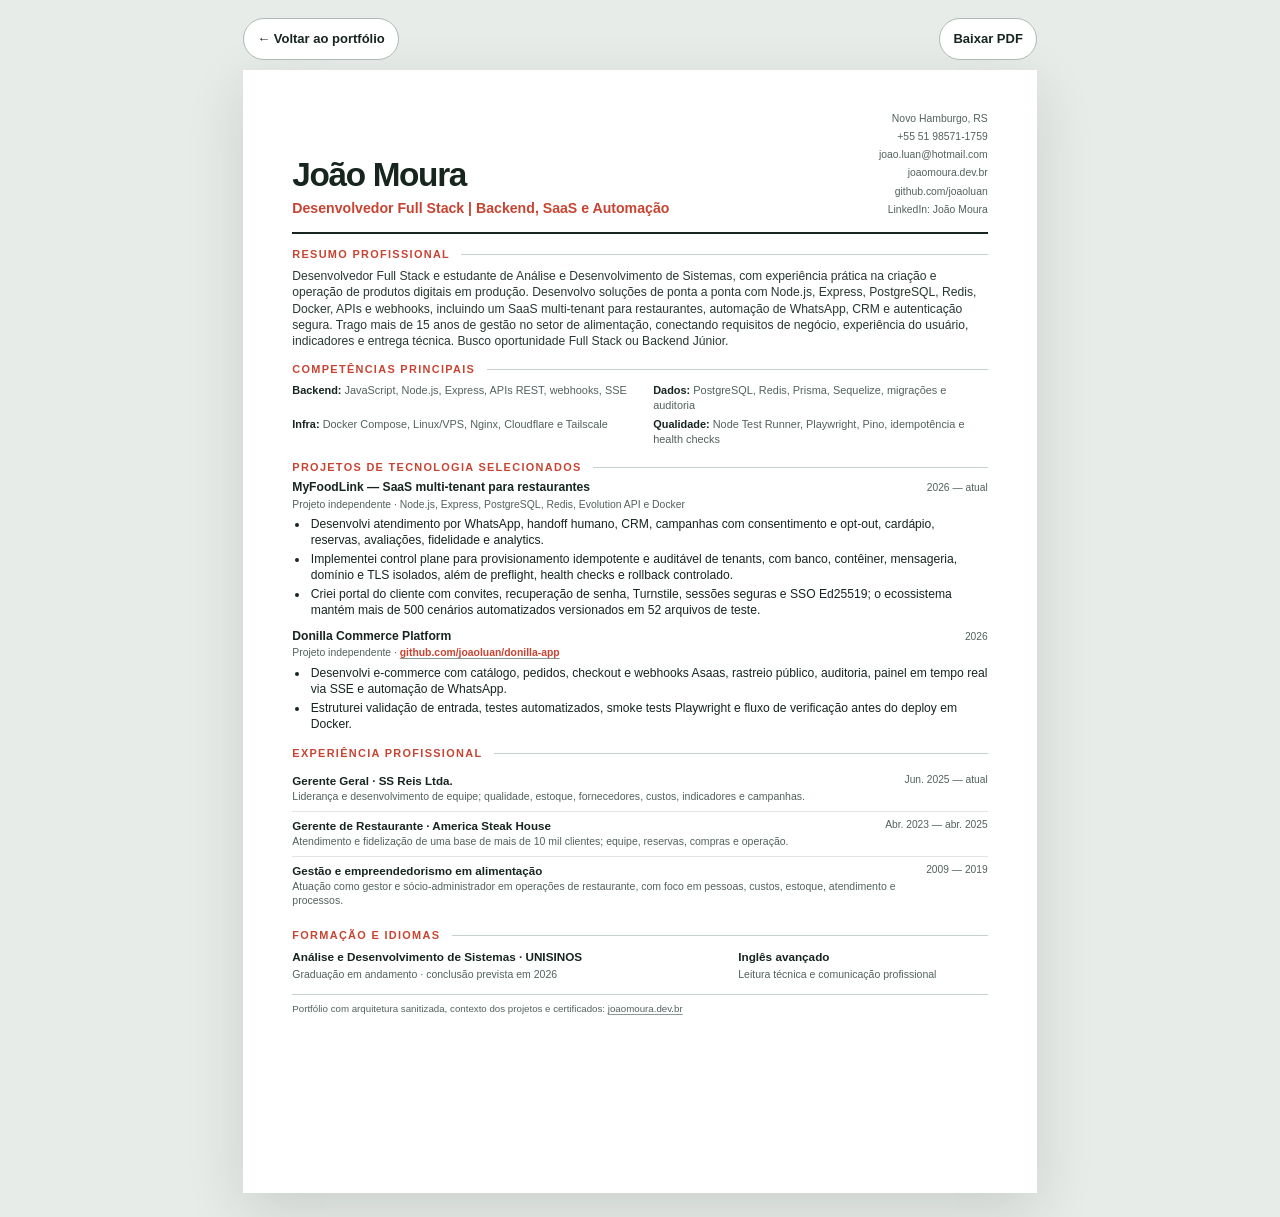
==== curriculo.html @ 2afdcadc "feat: reposiciona portfolio para recrutadores" ====
<!doctype html>
<html lang="pt-BR">
<head>
  <meta charset="utf-8">
  <meta name="viewport" content="width=device-width, initial-scale=1">
  <meta name="robots" content="noindex, nofollow">
  <meta name="author" content="João Moura">
  <title>João Moura — Currículo</title>
  <link rel="icon" href="favicon.svg" type="image/svg+xml">
  <link rel="stylesheet" href="assets/resume.css">
</head>
<body>
  <nav class="screen-toolbar" aria-label="Ações do currículo">
    <a href="index.html">← Voltar ao portfólio</a>
    <a href="curriculo-joao-moura-pt.pdf" download>Baixar PDF</a>
  </nav>

  <main class="resume-page">
    <header class="resume-header">
      <div>
        <h1 class="resume-name">João Moura</h1>
        <p class="resume-title">Desenvolvedor Full Stack | Backend, SaaS e Automação</p>
      </div>
      <address class="contact-list">
        <span>Novo Hamburgo, RS</span>
        <a href="tel:+5551985711759">+55 51 98571-1759</a>
        <a href="mailto:joao.luan@hotmail.com">joao.luan@hotmail.com</a>
        <a href="https://joaomoura.dev.br/">joaomoura.dev.br</a>
        <a href="https://github.com/joaoluan">github.com/joaoluan</a>
        <a href="https://www.linkedin.com/in/joão-luan-mendonca-moura-64027a245">LinkedIn: João Moura</a>
      </address>
    </header>

    <section class="resume-section" aria-labelledby="resumo">
      <h2 id="resumo">Resumo profissional</h2>
      <p class="summary">Desenvolvedor Full Stack e estudante de Análise e Desenvolvimento de Sistemas, com experiência prática na criação e operação de produtos digitais em produção. Desenvolvo soluções de ponta a ponta com Node.js, Express, PostgreSQL, Redis, Docker, APIs e webhooks, incluindo um SaaS multi-tenant para restaurantes, automação de WhatsApp, CRM e autenticação segura. Trago mais de 15 anos de gestão no setor de alimentação, conectando requisitos de negócio, experiência do usuário, indicadores e entrega técnica. Busco oportunidade Full Stack ou Backend Júnior.</p>
    </section>

    <section class="resume-section" aria-labelledby="competencias">
      <h2 id="competencias">Competências principais</h2>
      <div class="skill-lines">
        <p><strong>Backend:</strong> JavaScript, Node.js, Express, APIs REST, webhooks, SSE</p>
        <p><strong>Dados:</strong> PostgreSQL, Redis, Prisma, Sequelize, migrações e auditoria</p>
        <p><strong>Infra:</strong> Docker Compose, Linux/VPS, Nginx, Cloudflare e Tailscale</p>
        <p><strong>Qualidade:</strong> Node Test Runner, Playwright, Pino, idempotência e health checks</p>
      </div>
    </section>

    <section class="resume-section" aria-labelledby="projetos">
      <h2 id="projetos">Projetos de tecnologia selecionados</h2>

      <article class="resume-entry">
        <div class="entry-header">
          <h3>MyFoodLink — SaaS multi-tenant para restaurantes</h3>
          <time datetime="2026">2026 — atual</time>
        </div>
        <p class="entry-subtitle">Projeto independente · Node.js, Express, PostgreSQL, Redis, Evolution API e Docker</p>
        <ul>
          <li>Desenvolvi atendimento por WhatsApp, handoff humano, CRM, campanhas com consentimento e opt-out, cardápio, reservas, avaliações, fidelidade e analytics.</li>
          <li>Implementei control plane para provisionamento idempotente e auditável de tenants, com banco, contêiner, mensageria, domínio e TLS isolados, além de preflight, health checks e rollback controlado.</li>
          <li>Criei portal do cliente com convites, recuperação de senha, Turnstile, sessões seguras e SSO Ed25519; o ecossistema mantém mais de 500 cenários automatizados versionados em 52 arquivos de teste.</li>
        </ul>
      </article>

      <article class="resume-entry">
        <div class="entry-header">
          <h3>Donilla Commerce Platform</h3>
          <time datetime="2026">2026</time>
        </div>
        <p class="entry-subtitle">Projeto independente · <a class="entry-link" href="https://github.com/joaoluan/donilla-app">github.com/joaoluan/donilla-app</a></p>
        <ul>
          <li>Desenvolvi e-commerce com catálogo, pedidos, checkout e webhooks Asaas, rastreio público, auditoria, painel em tempo real via SSE e automação de WhatsApp.</li>
          <li>Estruturei validação de entrada, testes automatizados, smoke tests Playwright e fluxo de verificação antes do deploy em Docker.</li>
        </ul>
      </article>
    </section>

    <section class="resume-section" aria-labelledby="experiencia">
      <h2 id="experiencia">Experiência profissional</h2>

      <article class="compact-entry">
        <div>
          <h3>Gerente Geral · SS Reis Ltda.</h3>
          <p>Liderança e desenvolvimento de equipe; qualidade, estoque, fornecedores, custos, indicadores e campanhas.</p>
        </div>
        <time datetime="2025-06">Jun. 2025 — atual</time>
      </article>

      <article class="compact-entry">
        <div>
          <h3>Gerente de Restaurante · America Steak House</h3>
          <p>Atendimento e fidelização de uma base de mais de 10 mil clientes; equipe, reservas, compras e operação.</p>
        </div>
        <time datetime="2023-04">Abr. 2023 — abr. 2025</time>
      </article>

      <article class="compact-entry">
        <div>
          <h3>Gestão e empreendedorismo em alimentação</h3>
          <p>Atuação como gestor e sócio-administrador em operações de restaurante, com foco em pessoas, custos, estoque, atendimento e processos.</p>
        </div>
        <time datetime="2009">2009 — 2019</time>
      </article>
    </section>

    <section class="resume-section" aria-labelledby="formacao">
      <h2 id="formacao">Formação e idiomas</h2>
      <div class="education-row">
        <div>
          <h3>Análise e Desenvolvimento de Sistemas · UNISINOS</h3>
          <p>Graduação em andamento · conclusão prevista em 2026</p>
        </div>
        <div>
          <h3>Inglês avançado</h3>
          <p>Leitura técnica e comunicação profissional</p>
        </div>
      </div>
    </section>

    <p class="resume-note">Portfólio com arquitetura sanitizada, contexto dos projetos e certificados: <a href="https://joaomoura.dev.br/">joaomoura.dev.br</a></p>
  </main>
</body>
</html>
---- assets/resume.css ----
:root {
  --ink: #17251f;
  --muted: #52625b;
  --line: #c8d2cc;
  --accent: #c74432;
  --paper: #ffffff;
  --canvas: #e8ece9;
}

* {
  box-sizing: border-box;
}

html {
  background: var(--canvas);
}

body {
  margin: 0;
  color: var(--ink);
  font-family: Arial, Helvetica, sans-serif;
  font-size: 9.1pt;
  line-height: 1.32;
  -webkit-print-color-adjust: exact;
  print-color-adjust: exact;
}

a {
  color: inherit;
  text-decoration-color: #8a9991;
  text-underline-offset: 2px;
}

.screen-toolbar {
  width: min(calc(100% - 24px), 210mm);
  display: flex;
  justify-content: space-between;
  margin: 18px auto 10px;
  font-size: 13px;
}

.screen-toolbar a {
  min-height: 42px;
  display: inline-flex;
  align-items: center;
  padding: 8px 13px;
  border: 1px solid #aebbb4;
  border-radius: 999px;
  background: var(--paper);
  color: var(--ink);
  font-weight: 700;
  text-decoration: none;
}

.resume-page {
  width: 210mm;
  min-height: 297mm;
  margin: 0 auto 24px;
  padding: 11mm 13mm;
  background: var(--paper);
  box-shadow: 0 18px 54px rgba(23, 37, 31, 0.14);
}

.resume-header {
  display: grid;
  grid-template-columns: minmax(0, 1fr) auto;
  align-items: end;
  gap: 12mm;
  padding-bottom: 4mm;
  border-bottom: 2px solid var(--ink);
}

.resume-name {
  margin: 0;
  font-size: 25pt;
  letter-spacing: -0.04em;
  line-height: 0.95;
}

.resume-title {
  margin: 2.5mm 0 0;
  color: var(--accent);
  font-size: 10.6pt;
  font-weight: 700;
  line-height: 1.2;
}

.contact-list {
  display: grid;
  gap: 1.2mm;
  margin: 0;
  color: var(--muted);
  font-size: 7.8pt;
  font-style: normal;
  text-align: right;
}

.contact-list a {
  text-decoration: none;
}

.resume-section {
  margin-top: 4.1mm;
}

.resume-section h2 {
  display: flex;
  align-items: center;
  gap: 3mm;
  margin: 0 0 2.2mm;
  color: var(--accent);
  font-size: 8.2pt;
  letter-spacing: 0.12em;
  line-height: 1;
  text-transform: uppercase;
}

.resume-section h2::after {
  content: "";
  flex: 1;
  height: 1px;
  background: var(--line);
}

.summary {
  margin: 0;
  color: #283931;
}

.skill-lines {
  display: grid;
  grid-template-columns: repeat(2, minmax(0, 1fr));
  column-gap: 7mm;
  row-gap: 1.4mm;
}

.skill-lines p {
  margin: 0;
  color: var(--muted);
  font-size: 8.2pt;
}

.skill-lines strong {
  color: var(--ink);
}

.resume-entry + .resume-entry {
  margin-top: 3mm;
}

.entry-header {
  display: grid;
  grid-template-columns: minmax(0, 1fr) auto;
  gap: 8mm;
  align-items: baseline;
}

.entry-header h3 {
  margin: 0;
  font-size: 9.1pt;
  line-height: 1.15;
}

.entry-header time,
.entry-meta {
  color: var(--muted);
  font-size: 7.7pt;
  white-space: nowrap;
}

.entry-subtitle {
  margin: 0.7mm 0 0;
  color: var(--muted);
  font-size: 7.8pt;
}

.entry-link {
  color: var(--accent);
  font-weight: 700;
}

.resume-entry ul {
  display: grid;
  gap: 0.8mm;
  margin: 1.3mm 0 0;
  padding-left: 4.4mm;
}

.resume-entry li {
  padding-left: 0.5mm;
}

.compact-entry {
  display: grid;
  grid-template-columns: minmax(0, 1fr) auto;
  gap: 8mm;
  padding: 1.7mm 0;
  border-bottom: 1px solid #e1e6e3;
}

.compact-entry:last-child {
  border-bottom: 0;
}

.compact-entry h3,
.compact-entry p {
  margin: 0;
}

.compact-entry h3 {
  font-size: 8.7pt;
}

.compact-entry p {
  margin-top: 0.5mm;
  color: var(--muted);
  font-size: 7.9pt;
}

.compact-entry time {
  color: var(--muted);
  font-size: 7.7pt;
  white-space: nowrap;
}

.education-row {
  display: grid;
  grid-template-columns: minmax(0, 1.25fr) minmax(0, 0.75fr);
  gap: 8mm;
}

.education-row h3,
.education-row p {
  margin: 0;
}

.education-row h3 {
  font-size: 8.8pt;
}

.education-row p {
  margin-top: 0.8mm;
  color: var(--muted);
  font-size: 7.9pt;
}

.resume-note {
  margin: 3.2mm 0 0;
  padding-top: 2.2mm;
  border-top: 1px solid var(--line);
  color: var(--muted);
  font-size: 7.3pt;
}

@page {
  size: A4;
  margin: 9mm 11mm;
}

@media print {
  html,
  body {
    background: var(--paper);
  }

  .screen-toolbar {
    display: none;
  }

  .resume-page {
    width: auto;
    min-height: 0;
    margin: 0;
    padding: 0;
    box-shadow: none;
  }

  a {
    text-decoration: none;
  }
}

@media screen and (max-width: 820px) {
  .resume-page {
    width: calc(100% - 24px);
    min-height: auto;
    padding: 24px;
  }

  .resume-header {
    grid-template-columns: 1fr;
    gap: 16px;
  }

  .contact-list {
    text-align: left;
  }

  .skill-lines,
  .education-row {
    grid-template-columns: 1fr;
  }
}
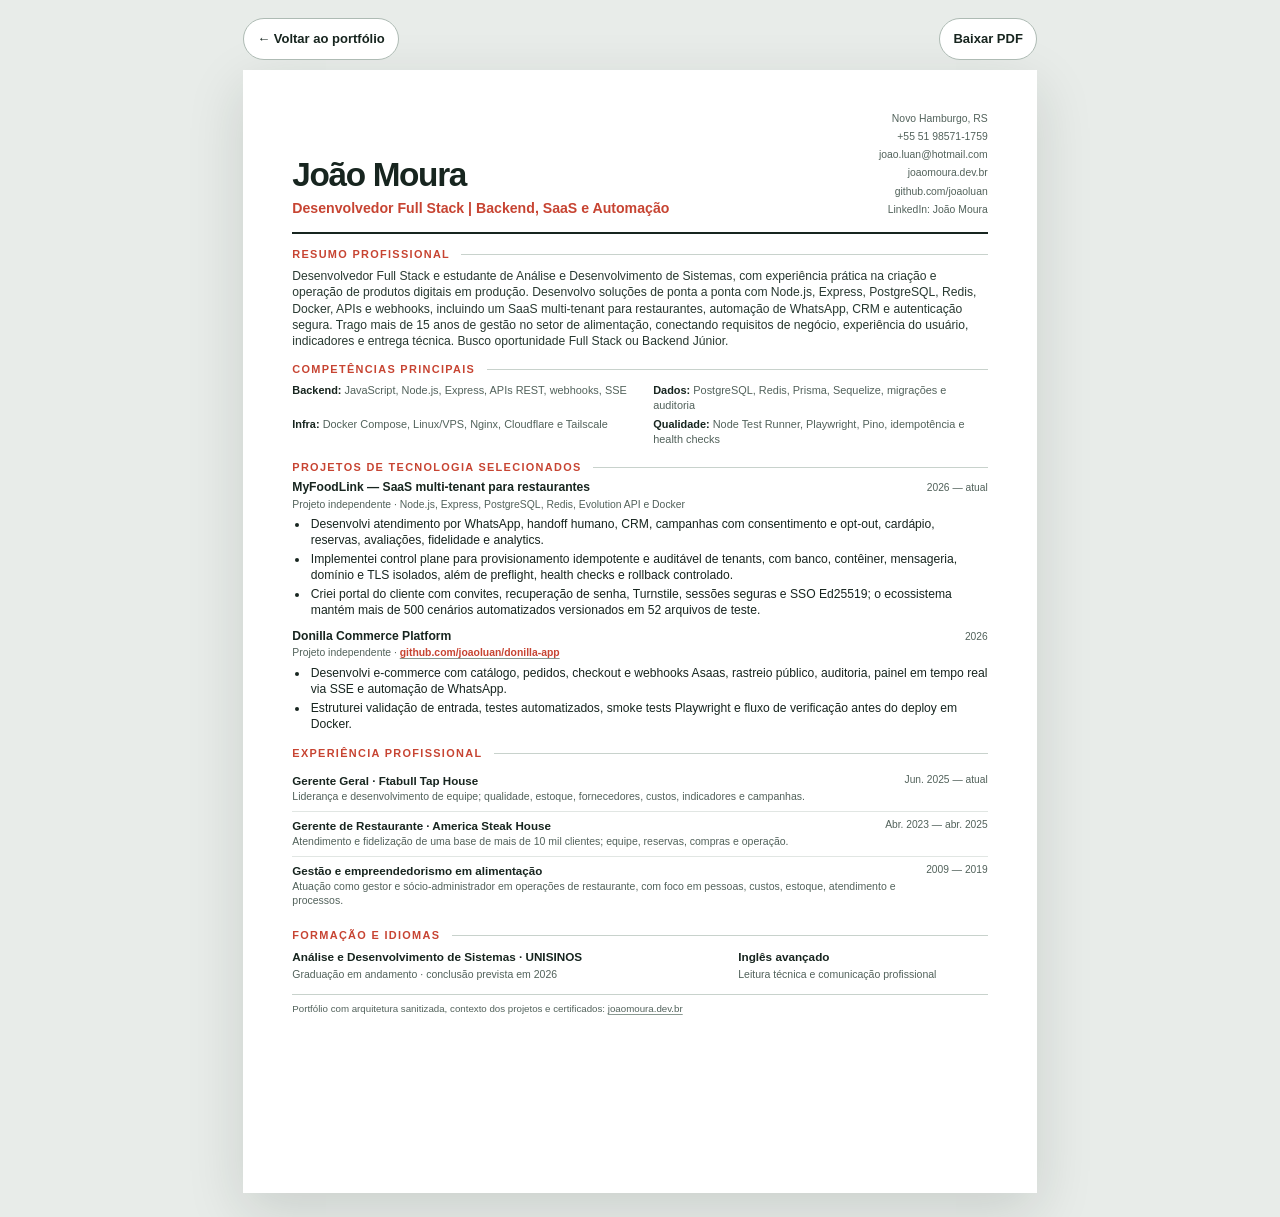
==== commit 81544fe5: "docs: atualiza empresa nos curriculos" ====
--- a/curriculo.html
+++ b/curriculo.html
@@ -80,7 +80,7 @@
 
       <article class="compact-entry">
         <div>
-          <h3>Gerente Geral · SS Reis Ltda.</h3>
+          <h3>Gerente Geral · Ftabull Tap House</h3>
           <p>Liderança e desenvolvimento de equipe; qualidade, estoque, fornecedores, custos, indicadores e campanhas.</p>
         </div>
         <time datetime="2025-06">Jun. 2025 — atual</time>
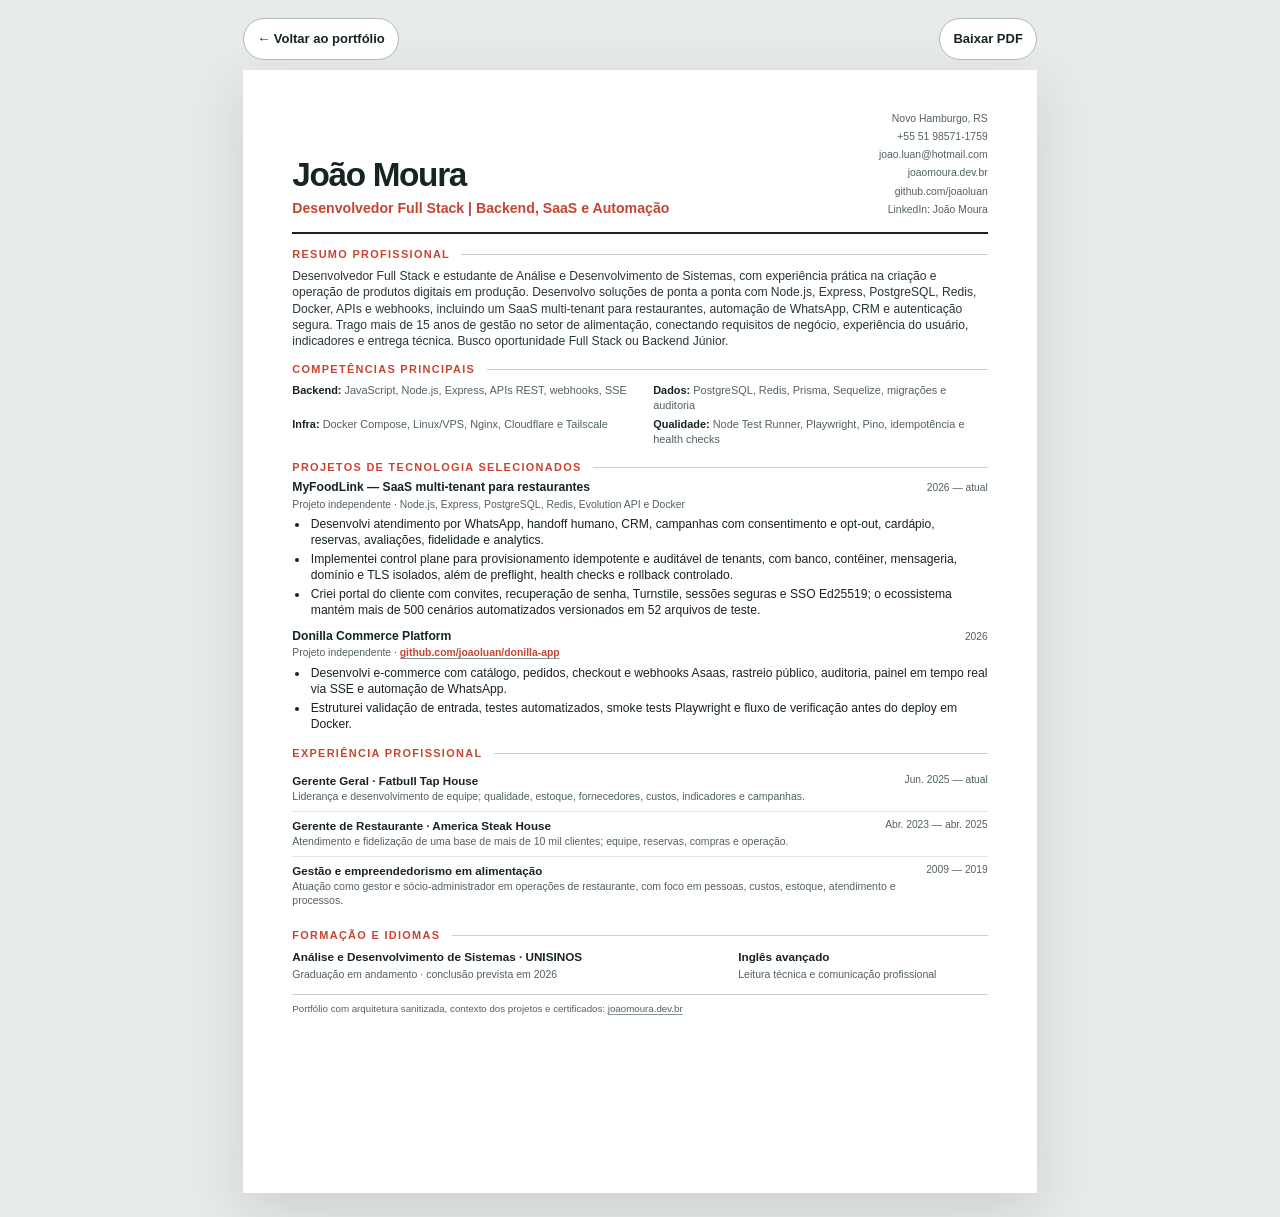
==== commit 1aa4c0ac: "fix: corrige nome da Fatbull Tap House" ====
--- a/curriculo.html
+++ b/curriculo.html
@@ -80,7 +80,7 @@
 
       <article class="compact-entry">
         <div>
-          <h3>Gerente Geral · Ftabull Tap House</h3>
+          <h3>Gerente Geral · Fatbull Tap House</h3>
           <p>Liderança e desenvolvimento de equipe; qualidade, estoque, fornecedores, custos, indicadores e campanhas.</p>
         </div>
         <time datetime="2025-06">Jun. 2025 — atual</time>
